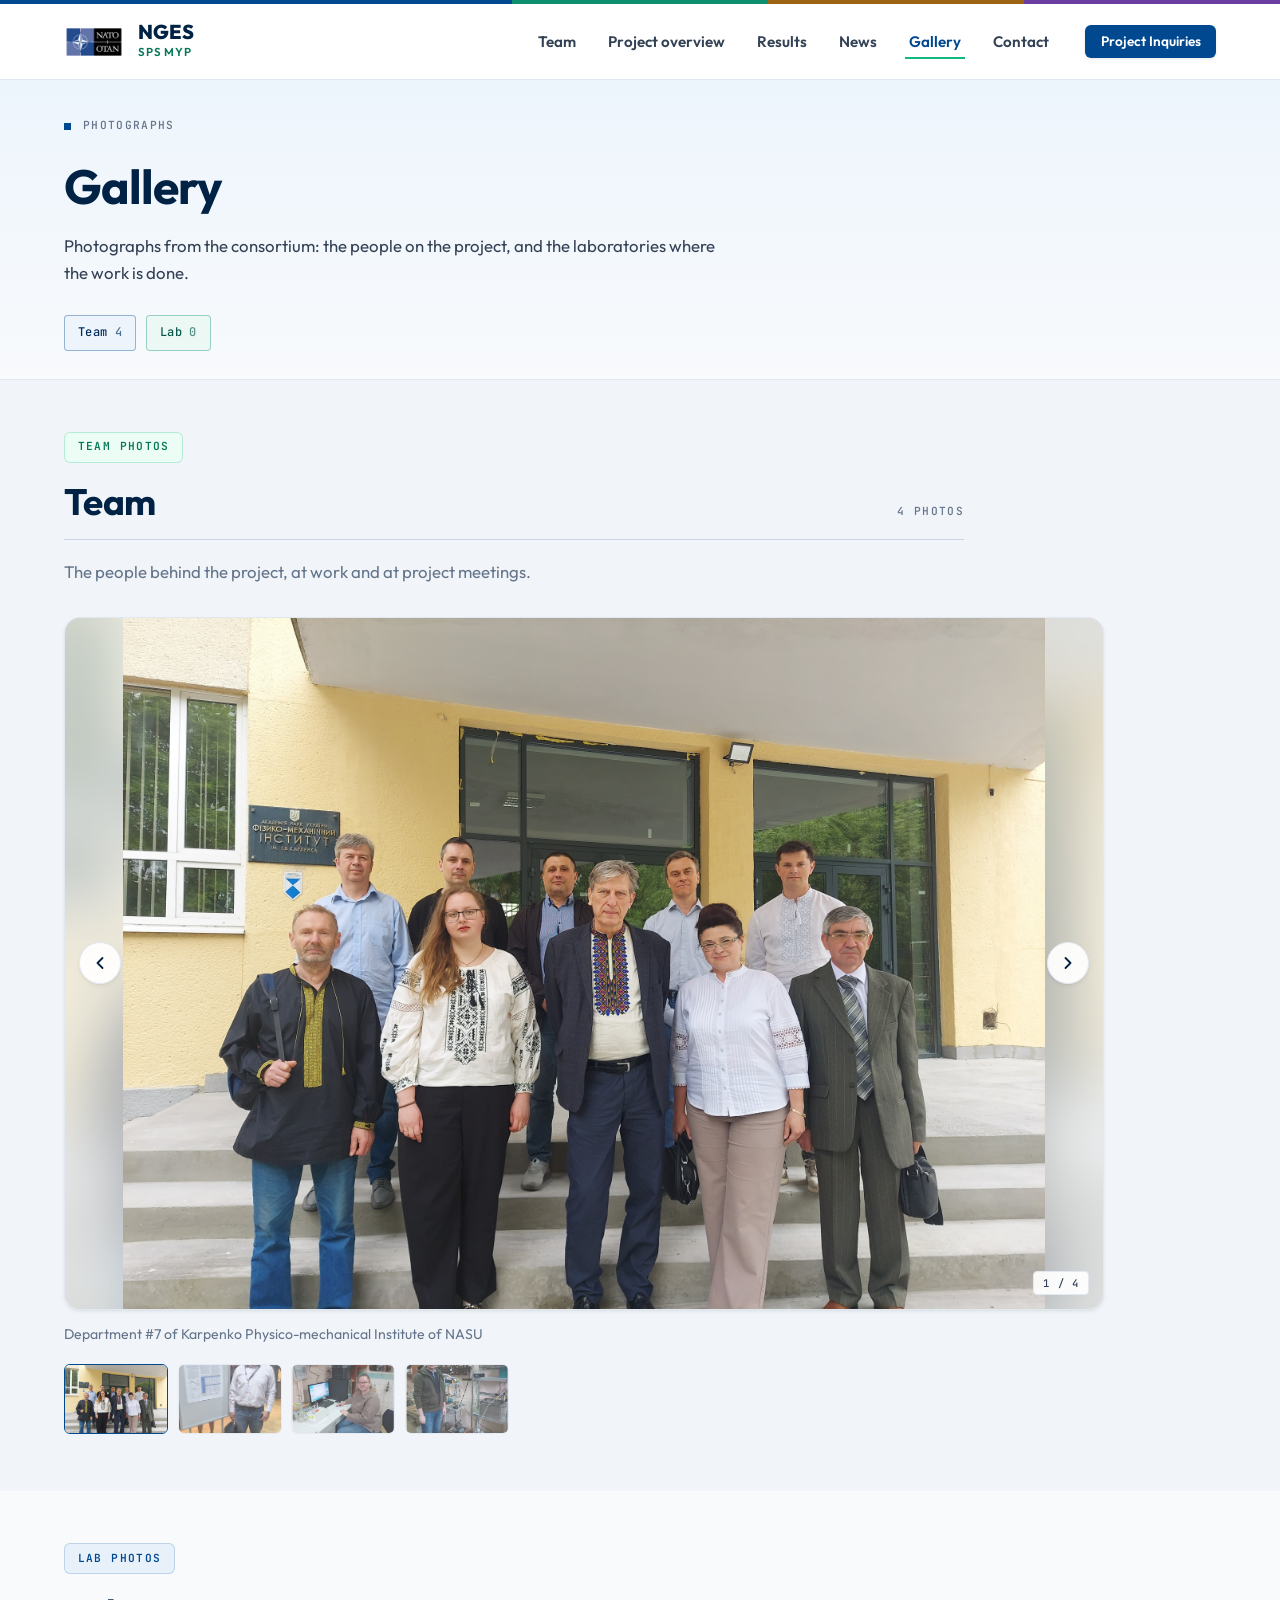
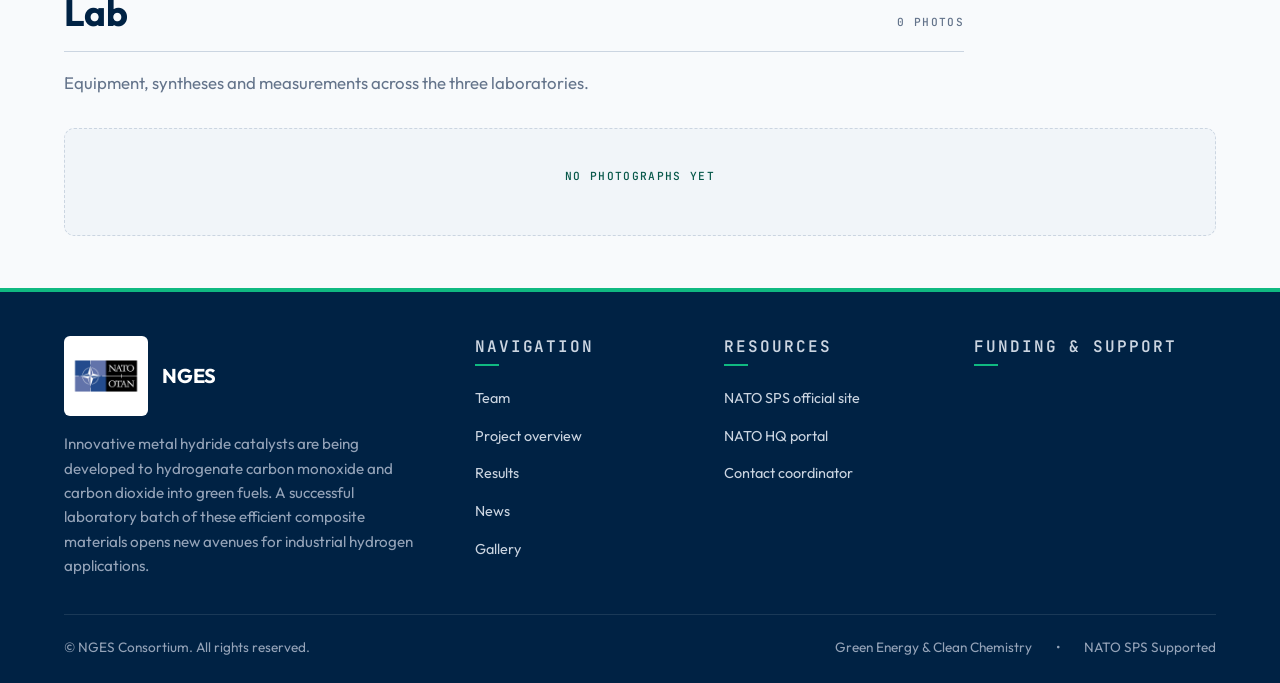
==== gallery.html @ 7d0baf92 "Add files via upload" ====
<!DOCTYPE html>
<html lang="en">

<head>
  <meta charset="UTF-8">
  <meta name="viewport" content="width=device-width, initial-scale=1.0">
  <meta name="description"
    content="Photographs of the NGES consortium team and the laboratories in Paris, Kyiv and Lviv.">
  <meta name="keywords"
    content="New Green Energy Solution, NGES, NATO SPS, metal hydrides, CO2 hydrogenation, carbon monoxide, green fuel, catalysis, hydrogen storage">
  <meta name="theme-color" content="#004990">
  <title>Gallery | NGES — NATO SPS Multi-Year Project</title>

  <!-- Google Fonts: Outfit (Headings), Inter (Body), JetBrains Mono (Labels) -->
  <link rel="preconnect" href="https://fonts.googleapis.com">
  <link rel="preconnect" href="https://fonts.gstatic.com" crossorigin>
  <link
    href="https://fonts.googleapis.com/css2?family=Inter:wght@400;500;600;700&family=Outfit:wght@600;700;800&family=JetBrains+Mono:wght@400;500;600&display=swap"
    rel="stylesheet">

    <!-- Core Stylesheets -->
  <link rel="stylesheet" href="css/variables.css">
  <link rel="stylesheet" href="css/style.css">
  <link rel="stylesheet" href="css/components.css">
</head>

<body>

  <!-- Four-hue accent strip (mockup signature) -->
  <div class="accent-strip" aria-hidden="true">
    <span style="flex: 2; background: var(--accent-blue);"></span>
    <span style="flex: 1; background: var(--accent-green);"></span>
    <span style="flex: 1; background: var(--accent-amber);"></span>
    <span style="flex: 1; background: var(--accent-violet);"></span>
  </div>

  <!-- Site Navigation Header -->
  <header class="site-header" id="header">
    <div class="container nav-container">
      <a href="index.html#overview" class="brand-logo" aria-label="NATO Scientific Project Homepage">
        <img src="assets/icons/nato-logo.png" alt="NATO Compass Emblem" width="60" height="60">
        <div class="brand-text-group">
          <span class="brand-acronym" id="header-acronym">NGES</span>
          <span class="brand-tagline" id="header-grant">SPS G-5892</span>
        </div>
      </a>

      <!-- Desktop Navigation Links -->
      <nav class="main-nav" id="main-nav" aria-label="Primary Navigation">
        <ul class="nav-links">
          <li><a href="index.html#team" class="nav-link">Team</a></li>
          <li><a href="index.html#about" class="nav-link">Project overview</a></li>
          <li><a href="results.html" class="nav-link">Results</a></li>
          <li><a href="news.html" class="nav-link">News</a></li>
          <li><a href="gallery.html" class="nav-link active">Gallery</a></li>
          <li><a href="index.html#contact" class="nav-link">Contact</a></li>
        </ul>
        <div class="nav-cta">
          <a href="index.html#contact" class="btn btn-sm btn-primary">Project Inquiries</a>
        </div>
      </nav>

      <!-- Mobile Menu Toggle Button -->
      <button class="mobile-nav-toggle" id="mobile-toggle" aria-label="Toggle navigation menu" aria-expanded="false"
        aria-controls="main-nav">
        <svg width="24" height="24" viewBox="0 0 24 24" fill="none" stroke="currentColor" stroke-width="2.5"
          stroke-linecap="round" stroke-linejoin="round">
          <line x1="3" y1="12" x2="21" y2="12"></line>
          <line x1="3" y1="6" x2="21" y2="6"></line>
          <line x1="3" y1="18" x2="21" y2="18"></line>
        </svg>
      </button>
    </div>
  </header>

  <main>
    <section class="page-head">
      <div class="container">
        <div class="eyebrow">
          <span class="eyebrow-mark"></span>
          <span class="mono-label">Photographs</span>
        </div>
        <h1 class="page-title">Gallery</h1>
        <p class="page-lead">
          Photographs from the consortium: the people on the project, and the laboratories where the work is done.
        </p>
        <nav class="gallery-jump" id="gallery-jump" aria-label="Gallery sections">
          <!-- Populated from js/data.js -->
        </nav>
      </div>
    </section>

    <div id="gallery-container">
      <!-- Populated from js/data.js -->
    </div>
  </main>

  <footer class="site-footer">
    <div class="container">
      <div class="footer-top">
        <div class="footer-brand">
          <div class="footer-brand-head">
            <img class="footer-logo" src="assets/icons/nato-logo.png" alt="NATO emblem" width="84">
            <h4 id="footer-acronym">NGES</h4>
          </div>
          <p id="footer-summary"></p>
        </div>

        <div class="footer-col">
          <h5 class="mono-label">Navigation</h5>
          <ul class="footer-links">
            <li><a href="index.html#team">Team</a></li>
            <li><a href="index.html#about">Project overview</a></li>
            <li><a href="results.html">Results</a></li>
            <li><a href="news.html">News</a></li>
            <li><a href="gallery.html">Gallery</a></li>
          </ul>
        </div>

        <div class="footer-col">
          <h5 class="mono-label">Resources</h5>
          <ul class="footer-links">
            <li><a href="https://www.nato.int/cps/en/natohq/78209.htm" target="_blank" rel="noopener noreferrer">NATO
                SPS official site</a></li>
            <li><a href="https://www.nato.int" target="_blank" rel="noopener noreferrer">NATO HQ portal</a></li>
            <li><a href="index.html#contact">Contact coordinator</a></li>
          </ul>
        </div>

        <div class="footer-col">
          <h5 class="mono-label">Funding &amp; support</h5>
          <div class="footer-disclaimer-card" id="footer-disclaimer"></div>
        </div>
      </div>

      <div class="footer-bottom">
        <div id="footer-copyright">© 2024-2027 NGES Consortium. All rights reserved.</div>
        <div class="footer-bottom-meta">
          <span>Green Energy &amp; Clean Chemistry</span>
          <span>•</span>
          <span>NATO SPS Supported</span>
        </div>
      </div>
    </div>
  </footer>

  <!-- Scripts: Data store loaded first, followed by controller -->
  <script src="js/data.js"></script>
  <script src="js/main.js"></script>
</body>

</html>
---- css/variables.css ----
:root {
  /* Official NATO Identity Colors */
  --nato-blue: #004990;
  --nato-navy: #002244;
  --nato-deep-navy: #00152a;
  --nato-light-blue: #e8f1fa;
  --nato-blue-hover: #003b75;
  --nato-border-glow: rgba(0, 73, 144, 0.18);

  /* Green Energy & Clean Chemistry Accents */
  --energy-green: #10b981;
  --energy-green-bright: #34d399;
  --energy-green-dark: #047857;
  --energy-green-tint: #ecfdf5;
  --energy-green-border: rgba(16, 185, 129, 0.25);
  --energy-teal: #0d9488;
  --energy-gradient: linear-gradient(135deg, #004990 0%, #0d9488 50%, #10b981 100%);
  --energy-accent-gradient: linear-gradient(135deg, #10b981 0%, #059669 100%);
  --nato-accent-gradient: linear-gradient(135deg, #002244 0%, #004990 100%);

  /* Neutral Light Theme Backgrounds & Surfaces */
  --bg-main: #f8fafc;
  --bg-surface: #ffffff;
  --bg-surface-elevated: #ffffff;
  --bg-surface-muted: #f1f5f9;
  --bg-surface-highlight: #f0fdf4;
  --bg-hero: linear-gradient(180deg, #edf5fc 0%, #f8fafc 100%);

  /* Text & Typography Colors */
  --text-primary: #0f172a;
  --text-secondary: #334155;
  --text-muted: #64748b;
  --text-on-dark: #ffffff;
  --text-on-energy: #ffffff;
  --text-link: #004990;
  --text-link-hover: #047857;

  /* Borders & Dividers */
  --border-light: #e2e8f0;
  --border-medium: #cbd5e1;
  --border-focus: #10b981;

  /* Elevation & Shadows */
  --shadow-xs: 0 1px 2px rgba(0, 34, 68, 0.05);
  --shadow-sm: 0 2px 4px rgba(0, 34, 68, 0.06), 0 1px 2px rgba(0, 0, 0, 0.04);
  --shadow-md: 0 6px 16px -2px rgba(0, 34, 68, 0.08), 0 2px 6px -1px rgba(0, 0, 0, 0.04);
  --shadow-lg: 0 14px 28px -4px rgba(0, 34, 68, 0.12), 0 4px 10px -2px rgba(0, 0, 0, 0.06);
  --shadow-green-glow: 0 8px 24px -4px rgba(16, 185, 129, 0.28);
  --shadow-blue-glow: 0 8px 24px -4px rgba(0, 73, 144, 0.22);

  /* Border Radii */
  --radius-sm: 6px;
  --radius-md: 10px;
  --radius-lg: 16px;
  --radius-xl: 24px;
  --radius-full: 9999px;

  /* Typography */
  --font-sans: 'Outfit', -apple-system, BlinkMacSystemFont, 'Segoe UI', Roboto, Helvetica, Arial, sans-serif;
  --font-mono: 'JetBrains Mono', ui-monospace, SFMono-Regular, Menlo, Monaco, Consolas, monospace;

  /* Transitions */
  --transition-fast: 150ms cubic-bezier(0.4, 0, 0.2, 1);
  --transition-normal: 250ms cubic-bezier(0.4, 0, 0.2, 1);
  --transition-smooth: 350ms cubic-bezier(0.16, 1, 0.3, 1);

  /* Layout Container */
  --max-width-container: 1200px;
  --header-height: 76px;
}

/* ------------------------------------------------------------------ *
 * Four-Hue Accent Scale (merged from the Project Card mockup)
 * Blue & green stay dominant for NATO SPS identity; amber and violet
 * are used sparingly to differentiate topics, teams and news items.
 * ------------------------------------------------------------------ */
:root {
  --accent-blue: #004990;
  --accent-blue-deep: #002d5c;
  --accent-blue-tint: #eef4fb;
  --accent-blue-border: rgba(0, 73, 144, 0.38);

  --accent-green: #0d8f6f;
  --accent-green-deep: #07584a;
  --accent-green-tint: #ebf8f4;
  --accent-green-border: rgba(13, 143, 111, 0.38);

  --accent-amber: #9a6414;
  --accent-amber-deep: #6b4409;
  --accent-amber-tint: #fdf5e8;
  --accent-amber-border: rgba(154, 100, 20, 0.34);

  --accent-violet: #6b3fa0;
  --accent-violet-deep: #47296c;
  --accent-violet-tint: #f5f0fb;
  --accent-violet-border: rgba(107, 63, 160, 0.32);

  /* Country fills for the consortium map (lighter than the accents, darker than tints) */
  --accent-blue-map: #b6cee6;
  --accent-green-map: #a6dbce;
  --accent-amber-map: #ebd5ad;
  --accent-violet-map: #d3c2e8;
  --map-canvas-bg: #eef2f7;

  /* Mono label system (mockup signature: uppercase, letter-spaced) */
  --label-size: 0.7rem;
  --label-tracking: 0.12em;

  /* Squarer surfaces for data-dense mockup blocks */
  --radius-tile: 4px;
}

/* Accent binding helper: any element with data-accent gets its hue set. */
[data-accent="blue"]   { --a: var(--accent-blue);   --a-deep: var(--accent-blue-deep);   --a-tint: var(--accent-blue-tint);   --a-border: var(--accent-blue-border); }
[data-accent="green"]  { --a: var(--accent-green);  --a-deep: var(--accent-green-deep);  --a-tint: var(--accent-green-tint);  --a-border: var(--accent-green-border); }
[data-accent="amber"]  { --a: var(--accent-amber);  --a-deep: var(--accent-amber-deep);  --a-tint: var(--accent-amber-tint);  --a-border: var(--accent-amber-border); }
[data-accent="violet"] { --a: var(--accent-violet); --a-deep: var(--accent-violet-deep); --a-tint: var(--accent-violet-tint); --a-border: var(--accent-violet-border); }
---- css/style.css ----
/* Global Reset & Base Styles */
*, *::before, *::after {
  box-sizing: border-box;
  margin: 0;
  padding: 0;
}

html {
  font-family: var(--font-sans);
  color: var(--text-primary);
  background-color: var(--bg-main);
  scroll-behavior: smooth;
  font-size: 16px;
  line-height: 1.6;
  -webkit-font-smoothing: antialiased;
  -moz-osx-font-smoothing: grayscale;
}

body {
  min-height: 100vh;
  display: flex;
  flex-direction: column;
  overflow-x: hidden;
  position: relative;
}

/* Typography */
h1, h2, h3, h4, h5, h6 {
  color: var(--nato-navy);
  font-weight: 700;
  line-height: 1.25;
  letter-spacing: -0.02em;
}

h1 { font-size: clamp(1.9rem, 4.2vw, 3.25rem); }
h2 { font-size: clamp(1.6rem, 3vw, 2.3rem); }
h3 { font-size: clamp(1.25rem, 2vw, 1.5rem); }
h4 { font-size: 1.15rem; }

p {
  color: var(--text-secondary);
  margin-bottom: 1rem;
}

p:last-child {
  margin-bottom: 0;
}

a {
  color: var(--text-link);
  text-decoration: none;
  transition: color var(--transition-fast);
}

a:hover {
  color: var(--text-link-hover);
}

img, svg {
  max-width: 100%;
  height: auto;
  display: block;
}

/* Layout Utilities */
.container {
  width: 100%;
  max-width: var(--max-width-container);
  margin-left: auto;
  margin-right: auto;
  padding-left: 1.5rem;
  padding-right: 1.5rem;
}

.section {
  padding: 3.25rem 0;
  position: relative;
}

/* Keep anchored sections clear of the sticky header */
main > section[id] {
  scroll-margin-top: calc(var(--header-height) + 1rem);
}

.section-alt {
  background-color: var(--bg-surface-muted);
}

.section-highlight {
  background: linear-gradient(180deg, #ffffff 0%, var(--bg-surface-highlight) 50%, #ffffff 100%);
}

.section-header {
  text-align: left;
  max-width: 900px;
  margin: 0 0 1.9rem 0;
}

.section-subtitle {
  display: inline-flex;
  align-items: center;
  gap: 0.5rem;
  font-family: var(--font-mono);
  font-size: var(--label-size);
  font-weight: 600;
  text-transform: uppercase;
  letter-spacing: var(--label-tracking);
  color: var(--energy-green-dark);
  background: var(--energy-green-tint);
  padding: 0.35rem 0.8rem;
  border-radius: var(--radius-sm);
  margin-bottom: 1rem;
  border: 1px solid var(--energy-green-border);
}

.section-subtitle.nato-style {
  color: var(--nato-blue);
  background: var(--nato-light-blue);
  border-color: var(--nato-border-glow);
}

/* Title sits on a hairline rule with a mono meta note pushed right */
.section-title-row {
  display: flex;
  align-items: baseline;
  gap: 1rem;
  flex-wrap: wrap;
  padding-bottom: 0.9rem;
  border-bottom: 1px solid var(--border-medium);
  margin-bottom: 1.1rem;
}

.section-title {
  margin: 0;
  position: relative;
}

.section-meta {
  margin-left: auto;
  color: var(--text-muted);
  white-space: nowrap;
}

.section-description {
  font-size: 1.05rem;
  color: var(--text-muted);
  line-height: 1.7;
  max-width: 62ch;
}

/* Heading for a block inside a section (e.g. Research Topics under Project Overview) */
.subsection-head {
  display: flex;
  align-items: baseline;
  gap: 1rem;
  flex-wrap: wrap;
  margin-top: 2.5rem;
  padding-bottom: 0.7rem;
  border-bottom: 1px solid var(--border-light);
}

.subsection-title {
  margin: 0;
  font-size: clamp(1.2rem, 2vw, 1.5rem);
  color: var(--nato-navy);
}

.subsection-meta {
  margin-left: auto;
  color: var(--text-muted);
}

.subsection-lead {
  margin: 0.9rem 0 1.5rem;
}

/* Mono label system (mockup signature) */
.mono-label {
  font-family: var(--font-mono);
  font-size: var(--label-size);
  font-weight: 500;
  text-transform: uppercase;
  letter-spacing: var(--label-tracking);
  line-height: 1.4;
}

.mono-link {
  display: inline-block;
  font-family: var(--font-mono);
  font-size: 0.78rem;
  font-weight: 600;
  letter-spacing: 0.04em;
  color: var(--nato-blue);
  margin-top: 1.75rem;
}

.mono-link:hover {
  color: var(--energy-green-dark);
}

/* Four-hue accent strip across the very top of the page */
.accent-strip {
  display: flex;
  height: 4px;
}

.accent-strip span {
  display: block;
}

/* Header & Navigation */
.site-header {
  position: sticky;
  top: 0;
  z-index: 1000;
  background: rgba(255, 255, 255, 0.92);
  backdrop-filter: blur(14px);
  -webkit-backdrop-filter: blur(14px);
  border-bottom: 1px solid var(--border-light);
  height: var(--header-height);
  transition: box-shadow var(--transition-normal);
}

.site-header.scrolled {
  box-shadow: var(--shadow-sm);
}

.nav-container {
  display: flex;
  align-items: center;
  justify-content: space-between;
  height: 100%;
}

.brand-logo {
  display: flex;
  align-items: center;
  gap: 0.9rem;
  font-weight: 800;
  color: var(--nato-navy);
  text-decoration: none;
}

.brand-icon-wrapper {
  width: 44px;
  height: 44px;
  border-radius: var(--radius-md);
  background: var(--nato-accent-gradient);
  display: flex;
  align-items: center;
  justify-content: center;
  color: #ffffff;
  box-shadow: var(--shadow-sm);
  position: relative;
  overflow: hidden;
}

.brand-icon-wrapper::after {
  content: '';
  position: absolute;
  bottom: 0;
  left: 0;
  right: 0;
  height: 4px;
  background: var(--energy-green);
}

.brand-text-group {
  display: flex;
  flex-direction: column;
}

.brand-acronym {
  font-size: 1.25rem;
  line-height: 1.1;
  font-weight: 800;
  letter-spacing: -0.01em;
  color: var(--nato-navy);
}

.brand-tagline {
  font-size: 0.72rem;
  font-weight: 600;
  color: var(--energy-green-dark);
  text-transform: uppercase;
  letter-spacing: 0.06em;
}

.main-nav {
  display: flex;
  align-items: center;
  gap: 2rem;
}

.nav-links {
  display: flex;
  list-style: none;
  align-items: center;
  gap: 1.5rem;
}

.nav-link {
  font-weight: 600;
  font-size: 0.95rem;
  color: var(--text-secondary);
  padding: 0.5rem 0.25rem;
  position: relative;
  transition: color var(--transition-fast);
}

.nav-link:hover,
.nav-link.active {
  color: var(--nato-blue);
}

.nav-link::after {
  content: '';
  position: absolute;
  bottom: 0;
  left: 0;
  width: 0;
  height: 2px;
  background: var(--energy-green);
  transition: width var(--transition-fast);
}

.nav-link:hover::after,
.nav-link.active::after {
  width: 100%;
}

.nav-cta {
  display: flex;
  align-items: center;
  gap: 0.75rem;
}

/* Mobile Toggle */
.mobile-nav-toggle {
  display: none;
  background: none;
  border: none;
  color: var(--nato-navy);
  font-size: 1.5rem;
  cursor: pointer;
  padding: 0.5rem;
}

/* Hero Section / Project Card */
.hero-section {
  padding: 3rem 0 3.25rem 0;
  background: var(--bg-hero);
  position: relative;
  overflow: hidden;
  border-bottom: 1px solid var(--border-light);
}

/* Faint engineering grid, fading into the page background (from mockup) */
.hero-backdrop-pattern {
  position: absolute;
  inset: 0;
  pointer-events: none;
  background-image:
    linear-gradient(rgba(0, 34, 68, 0.055) 1px, transparent 1px),
    linear-gradient(90deg, rgba(0, 34, 68, 0.055) 1px, transparent 1px);
  background-size: 68px 68px, 68px 68px;
  background-position: center top;
  -webkit-mask-image: linear-gradient(180deg, #000 0%, rgba(0, 0, 0, 0.25) 78%, transparent 100%);
  mask-image: linear-gradient(180deg, #000 0%, rgba(0, 0, 0, 0.25) 78%, transparent 100%);
}

.hero-inner {
  position: relative;
  z-index: 1;
}

/* Mono eyebrow with a square marker */
.eyebrow {
  display: flex;
  align-items: center;
  gap: 0.75rem;
  margin-bottom: 1.35rem;
  color: var(--text-muted);
}

.eyebrow-mark {
  width: 7px;
  height: 7px;
  background: var(--nato-blue);
  flex-shrink: 0;
}

/* Hero splits into copy + consortium map above 992px */
.hero-main {
  display: grid;
  grid-template-columns: minmax(0, 1.55fr) minmax(262px, 0.85fr);
  gap: 2.75rem;
  align-items: start;
}

.hero-content {
  min-width: 0;
}

.hero-title {
  margin-bottom: 1.4rem;
  max-width: 17em;
  line-height: 1.1;
}

.hero-title .gradient-text {
  background: var(--energy-gradient);
  -webkit-background-clip: text;
  background-clip: text;
  -webkit-text-fill-color: transparent;
  display: inline-block;
}

.hero-lead {
  font-size: clamp(1.02rem, 1.4vw, 1.18rem);
  line-height: 1.65;
  color: var(--text-secondary);
  max-width: 48em;
  margin-bottom: 1.6rem;
}

.hero-actions {
  display: flex;
  flex-wrap: wrap;
  align-items: center;
  gap: 1rem;
  margin-bottom: 0;
}

/* Metric tiles — square surfaces with a coloured cap rule */
/* All metric tiles on one row, however many there are */
.stat-grid {
  display: grid;
  grid-auto-flow: column;
  grid-auto-columns: minmax(0, 1fr);
  gap: 0.9rem;
  margin-top: 1.9rem;
}

.stat-tile {
  background: var(--bg-surface);
  border: 1px solid var(--border-light);
  border-top: 3px solid var(--a, var(--nato-blue));
  border-radius: var(--radius-tile);
  padding: 1.25rem 1.35rem;
  min-width: 0;
  display: flex;
  flex-direction: column;
  box-shadow: var(--shadow-xs);
  transition: box-shadow var(--transition-normal), transform var(--transition-normal);
}

.stat-tile:hover {
  box-shadow: var(--shadow-md);
  transform: translateY(-2px);
}

.stat-tile .stat-label {
  display: block;
  color: var(--a-deep, var(--nato-navy));
  opacity: 0.85;
  margin-bottom: 0.65rem;
}

.stat-tile .stat-value {
  font-family: var(--font-sans);
  font-weight: 700;
  font-size: clamp(1.15rem, 1.6vw, 1.55rem);
  line-height: 1.1;
  margin-top: auto;
  letter-spacing: -0.01em;
  color: var(--a-deep, var(--nato-navy));
  white-space: nowrap;
}

/* Partner-nation chips */
.chip-row {
  display: flex;
  flex-wrap: wrap;
  gap: 0.6rem;
  margin-top: 1.6rem;
}

.chip {
  display: inline-flex;
  align-items: center;
  gap: 0.45rem;
  font-family: var(--font-mono);
  font-size: 0.76rem;
  font-weight: 500;
  letter-spacing: 0.02em;
  padding: 0.45rem 0.75rem;
  border-radius: var(--radius-tile);
  border: 1px solid var(--a-border, var(--border-medium));
  background: var(--a-tint, var(--bg-surface-muted));
  color: var(--a-deep, var(--text-secondary));
}

.chip .chip-flag {
  font-size: 0.95rem;
  line-height: 1;
}

/* Footer */
.site-footer {
  background: var(--nato-navy);
  color: #ffffff;
  padding: 2.75rem 0 1.5rem 0;
  margin-top: auto;
  border-top: 4px solid var(--energy-green);
}

.footer-top {
  display: grid;
  grid-template-columns: 1.8fr 1fr 1fr 1.2fr;
  gap: 3rem;
  margin-bottom: 2.25rem;
}

.footer-brand {
  display: flex;
  flex-direction: column;
  gap: 1rem;
}

.footer-brand h4 {
  color: #ffffff;
  font-size: 1.25rem;
}

.footer-brand p {
  color: #94a3b8;
  font-size: 0.95rem;
  line-height: 1.6;
}

.footer-col h5 {
  color: #ffffff;
  font-size: 1rem;
  margin-bottom: 1.2rem;
  position: relative;
  padding-bottom: 0.5rem;
}

.footer-col h5::after {
  content: '';
  position: absolute;
  bottom: 0;
  left: 0;
  width: 24px;
  height: 2px;
  background: var(--energy-green);
}

.footer-links {
  list-style: none;
  display: flex;
  flex-direction: column;
  gap: 0.75rem;
}

.footer-links a {
  color: #cbd5e1;
  font-size: 0.9rem;
  transition: color var(--transition-fast);
}

.footer-links a:hover {
  color: var(--energy-green-bright);
}

.footer-disclaimer-card {
  background: rgba(255, 255, 255, 0.05);
  border: 1px solid rgba(255, 255, 255, 0.1);
  border-radius: var(--radius-md);
  padding: 1rem;
  font-size: 0.82rem;
  color: #94a3b8;
  line-height: 1.5;
}

.footer-bottom {
  padding-top: 1.35rem;
  border-top: 1px solid rgba(255, 255, 255, 0.1);
  display: flex;
  align-items: center;
  justify-content: space-between;
  font-size: 0.85rem;
  color: #94a3b8;
}

/* ---------- Sub-page header (news.html, gallery.html) ---------- */
.page-head {
  position: relative;
  padding: 2.4rem 0 1.75rem;
  background: var(--bg-hero);
  border-bottom: 1px solid var(--border-light);
}

.page-title {
  margin: 0 0 1rem;
  font-size: clamp(2rem, 4vw, 3rem);
}

.page-lead {
  font-size: 1.05rem;
  line-height: 1.65;
  color: var(--text-secondary);
  max-width: 60ch;
}

/* Chips linking to the sections further down the page */
.gallery-jump {
  display: flex;
  flex-wrap: wrap;
  gap: 0.6rem;
  margin-top: 1.75rem;
}

.gallery-jump a {
  display: inline-flex;
  align-items: center;
  gap: 0.45rem;
  font-family: var(--font-mono);
  font-size: 0.75rem;
  font-weight: 500;
  letter-spacing: 0.04em;
  padding: 0.45rem 0.8rem;
  border-radius: var(--radius-tile);
  border: 1px solid var(--a-border, var(--border-medium));
  background: var(--a-tint, var(--bg-surface));
  color: var(--a-deep, var(--text-secondary));
}

.gallery-jump a:hover {
  border-color: var(--a, var(--nato-blue));
  color: var(--a-deep, var(--nato-blue));
}

.gallery-jump .jump-count {
  opacity: 0.65;
}

/* SPS logo slot in the header (placeholder until official artwork arrives) */
.sps-logo-slot {
  display: flex;
  align-items: center;
  gap: 0.6rem;
  padding: 0.35rem 0.6rem;
  border: 1px solid var(--border-light);
  border-radius: var(--radius-tile);
  background: var(--bg-surface);
  color: var(--text-muted);
  flex-shrink: 0;
}

.sps-logo-slot .mono-label {
  font-size: 0.58rem;
  letter-spacing: 0.06em;
}

.sps-logo-swatch {
  width: 28px;
  height: 28px;
  display: block;
  background: repeating-linear-gradient(135deg, var(--bg-surface-muted) 0 6px, #ffffff 6px 12px);
  border: 1px solid var(--border-light);
}

/* Footer refinements */
.footer-brand-head {
  display: flex;
  align-items: center;
  gap: 0.9rem;
}

.footer-logo {
  background: #ffffff;
  border-radius: var(--radius-sm);
  padding: 0.4rem 0.5rem;
}

.footer-brand-head h4 {
  margin: 0;
}

.footer-col h5.mono-label {
  font-weight: 600;
  color: #cbd5e1;
}

.footer-bottom-meta {
  display: flex;
  gap: 1.5rem;
}

/* Responsive Media Queries */
@media (max-width: 1180px) {
  .nav-links {
    gap: 1.1rem;
  }
  .nav-link {
    font-size: 0.88rem;
  }
  .sps-logo-slot {
    display: none;
  }
}

@media (max-width: 1040px) {
  .nav-cta {
    display: none;
  }
}

@media (max-width: 992px) {
  .hero-main {
    grid-template-columns: minmax(0, 1fr);
    gap: 2rem;
  }
  .footer-top {
    grid-template-columns: 1fr 1fr;
    gap: 2.5rem;
  }
}

@media (max-width: 768px) {
  .section {
    padding: 2.5rem 0;
  }
  .stat-grid {
    grid-auto-flow: row;
    grid-template-columns: repeat(auto-fit, minmax(140px, 1fr));
    gap: 0.75rem;
    margin-top: 2rem;
  }
  .stat-tile .stat-value {
    font-size: 1.35rem;
  }
  .mobile-nav-toggle {
    display: block;
  }
  .main-nav {
    position: fixed;
    top: calc(var(--header-height) + 4px);
    left: 0;
    right: 0;
    background: #ffffff;
    flex-direction: column;
    align-items: stretch;
    padding: 2rem 1.5rem;
    box-shadow: var(--shadow-lg);
    border-bottom: 2px solid var(--nato-blue);
    transform: translateY(-150%);
    opacity: 0;
    pointer-events: none;
    transition: all var(--transition-normal);
  }
  .main-nav.open {
    transform: translateY(0);
    opacity: 1;
    pointer-events: auto;
  }
  .nav-links {
    flex-direction: column;
    align-items: flex-start;
    gap: 1.25rem;
    width: 100%;
  }
  .nav-link {
    width: 100%;
    font-size: 1.05rem;
  }
  .nav-cta {
    display: flex;
    margin-top: 1.5rem;
    width: 100%;
  }
  .nav-cta a {
    width: 100%;
    text-align: center;
    justify-content: center;
  }
  .hero-section {
    padding: 3rem 0 3.5rem 0;
  }
  .section-meta {
    margin-left: 0;
    width: 100%;
  }
  .footer-top {
    grid-template-columns: 1fr;
    gap: 2rem;
  }
  .footer-bottom {
    flex-direction: column;
    gap: 1rem;
    text-align: center;
  }
  .footer-bottom-meta {
    justify-content: center;
    flex-wrap: wrap;
  }
}
---- css/components.css ----
/* ==================================================================
   Components
   Mockup structure (tiles, mono labels, hairline rules, accent caps)
   rendered in the NATO SPS visual identity (blue/green, soft cards).
   ================================================================== */

/* ---------- Buttons ---------- */
.btn {
  display: inline-flex;
  align-items: center;
  justify-content: center;
  gap: 0.6rem;
  padding: 0.75rem 1.5rem;
  border-radius: var(--radius-md);
  font-weight: 600;
  font-size: 0.95rem;
  cursor: pointer;
  transition: all var(--transition-normal);
  border: 1px solid transparent;
  line-height: 1.2;
  text-decoration: none;
}

.btn-primary {
  background: var(--nato-blue);
  color: #ffffff;
  box-shadow: var(--shadow-sm);
}

.btn-primary:hover {
  background: var(--nato-blue-hover);
  color: #ffffff;
  box-shadow: var(--shadow-blue-glow);
  transform: translateY(-2px);
}

.btn-energy {
  background: var(--energy-green);
  color: #ffffff;
  box-shadow: var(--shadow-sm);
}

.btn-energy:hover {
  background: var(--energy-green-dark);
  color: #ffffff;
  box-shadow: var(--shadow-green-glow);
  transform: translateY(-2px);
}

.btn-outline {
  background: transparent;
  border-color: var(--nato-blue);
  color: var(--nato-blue);
}

.btn-outline:hover {
  background: var(--nato-light-blue);
  color: var(--nato-blue);
  transform: translateY(-2px);
}

.btn-sm {
  padding: 0.45rem 0.9rem;
  font-size: 0.85rem;
  border-radius: var(--radius-sm);
}

/* ---------- Badges & tags ---------- */
.badge {
  display: inline-flex;
  align-items: center;
  gap: 0.35rem;
  padding: 0.25rem 0.7rem;
  border-radius: var(--radius-full);
  font-size: 0.75rem;
  font-weight: 700;
  text-transform: uppercase;
  letter-spacing: 0.05em;
}

.badge-nato {
  background: var(--nato-light-blue);
  color: var(--nato-blue);
  border: 1px solid var(--nato-border-glow);
}

.badge-energy {
  background: var(--energy-green-tint);
  color: var(--energy-green-dark);
  border: 1px solid var(--energy-green-border);
}

.badge-neutral {
  background: var(--bg-surface-muted);
  color: var(--text-secondary);
  border: 1px solid var(--border-light);
}

/* Square mono tag, tinted by the nearest [data-accent] ancestor */
.tag {
  display: inline-flex;
  align-items: center;
  font-family: var(--font-mono);
  font-size: 0.68rem;
  font-weight: 600;
  text-transform: uppercase;
  letter-spacing: 0.08em;
  padding: 0.28rem 0.55rem;
  border-radius: var(--radius-tile);
  background: var(--a-tint, var(--bg-surface-muted));
  color: var(--a-deep, var(--text-secondary));
}

.tag-solid {
  background: var(--a, var(--nato-blue));
  color: #ffffff;
}

/* ---------- Base card ---------- */
.card {
  background: var(--bg-surface);
  border: 1px solid var(--border-light);
  border-radius: var(--radius-lg);
  padding: 1.75rem;
  box-shadow: var(--shadow-xs);
  transition: all var(--transition-normal);
  position: relative;
}

.card:hover {
  box-shadow: var(--shadow-md);
  border-color: var(--border-medium);
  transform: translateY(-3px);
}

/* ---------- About: objectives + scientific scope panel ---------- */
.about-grid {
  display: grid;
  grid-template-columns: 1.15fr 0.85fr;
  gap: 2rem;
  align-items: start;
}

.about-points {
  display: flex;
  flex-direction: column;
  gap: 1rem;
}

.about-point {
  display: flex;
  gap: 1.15rem;
  align-items: flex-start;
}

.about-point-index {
  width: 42px;
  height: 42px;
  flex-shrink: 0;
  border-radius: var(--radius-tile);
  background: var(--energy-green-tint);
  border: 1px solid var(--energy-green-border);
  color: var(--energy-green-dark);
  display: flex;
  align-items: center;
  justify-content: center;
  font-family: var(--font-mono);
  font-weight: 600;
  font-size: 0.85rem;
}

.about-point h4 {
  margin-bottom: 0.35rem;
  color: var(--nato-navy);
}

.about-point p {
  color: var(--text-muted);
  font-size: 0.93rem;
}

/* Scientific scope card (carried over from the original hero visual) */
.scope-card {
  background: var(--bg-surface);
  border: 1px solid var(--border-light);
  border-radius: var(--radius-lg);
  padding: 1.75rem;
  box-shadow: var(--shadow-md);
  position: relative;
  overflow: hidden;
}

.scope-card::before {
  content: '';
  position: absolute;
  top: 0;
  left: 0;
  right: 0;
  height: 4px;
  background: var(--energy-gradient);
}

.scope-head {
  display: flex;
  align-items: center;
  justify-content: space-between;
  gap: 1rem;
  margin-bottom: 1.35rem;
}

.scope-head h4 {
  color: var(--nato-navy);
  font-size: 1.05rem;
  margin-bottom: 0.15rem;
}

.scope-head .scope-sub {
  font-family: var(--font-mono);
  font-size: 0.7rem;
  text-transform: uppercase;
  letter-spacing: 0.08em;
  color: var(--energy-green-dark);
}

.scope-flow {
  background: var(--bg-surface-muted);
  border: 1px dashed var(--border-medium);
  border-radius: var(--radius-tile);
  padding: 1.25rem;
  margin-bottom: 1.35rem;
}

.scope-flow-title {
  color: var(--text-muted);
  margin-bottom: 0.9rem;
}

.scope-flow-steps {
  display: flex;
  align-items: stretch;
  gap: 0.4rem;
  text-align: center;
}

.scope-step {
  flex: 1;
  background: #ffffff;
  border: 1px solid var(--border-light);
  border-radius: var(--radius-tile);
  padding: 0.6rem 0.5rem;
  box-shadow: var(--shadow-xs);
}

.scope-step.is-highlight {
  flex: 1.25;
  background: var(--energy-green-tint);
  border-color: var(--energy-green-border);
  box-shadow: none;
}

.scope-step-title {
  font-size: 0.75rem;
  font-weight: 700;
  color: var(--nato-blue);
  line-height: 1.3;
}

.scope-step.is-highlight .scope-step-title {
  color: var(--energy-green-dark);
}

.scope-step-caption {
  font-size: 0.68rem;
  color: var(--text-muted);
  margin-top: 0.15rem;
}

.scope-step.is-highlight .scope-step-caption {
  color: var(--energy-green-dark);
}

.scope-arrow {
  align-self: center;
  color: var(--energy-green);
  font-weight: 800;
}

.scope-claims {
  list-style: none;
  display: flex;
  flex-direction: column;
  gap: 0.7rem;
  font-size: 0.87rem;
  color: var(--text-secondary);
}

.scope-claims li {
  display: flex;
  align-items: flex-start;
  gap: 0.6rem;
  line-height: 1.5;
}

.scope-claims li::before {
  content: '✓';
  color: var(--energy-green);
  font-weight: 700;
  flex-shrink: 0;
}

/* ---------- Consortium map ---------- */
.map-card {
  background: var(--bg-surface);
  border: 1px solid var(--border-light);
  border-radius: var(--radius-lg);
  box-shadow: var(--shadow-sm);
  overflow: hidden;
}

.map-head {
  display: flex;
  align-items: baseline;
  justify-content: space-between;
  gap: 0.75rem;
  padding: 0.85rem 1rem 0.7rem;
  color: var(--text-muted);
}

.map-count {
  color: var(--nato-blue);
  font-weight: 600;
}

.map-canvas {
  height: 200px;
  border-top: 1px solid var(--border-light);
  border-bottom: 1px solid var(--border-light);
  background: var(--map-canvas-bg);
}

.map-canvas svg {
  display: block;
  width: 100%;
  height: 100%;
}

.map-canvas .map-label {
  font-family: var(--font-mono);
  font-size: 9.5px;
  font-weight: 500;
  letter-spacing: 0.04em;
  fill: var(--text-primary);
  paint-order: stroke;
  stroke: rgba(255, 255, 255, 0.85);
  stroke-width: 2.5px;
  stroke-linejoin: round;
}

/* Marker ping, disabled for reduced-motion users */
.map-canvas .map-pulse {
  transform-box: fill-box;
  transform-origin: center;
  animation: map-ping 3.2s ease-out infinite;
}

@keyframes map-ping {
  0% {
    transform: scale(1);
    opacity: 0.55;
  }

  70% {
    transform: scale(3.6);
    opacity: 0;
  }

  100% {
    opacity: 0;
  }
}

@media (prefers-reduced-motion: reduce) {
  .map-canvas .map-pulse {
    animation: none;
    opacity: 0;
  }
}

/* Shown instead of the map when the geodata cannot be loaded */
.map-fallback {
  height: 100%;
  display: flex;
  align-items: center;
  justify-content: center;
  padding: 1.25rem;
  text-align: center;
  color: var(--text-muted);
}

.map-legend {
  display: grid;
  grid-template-columns: repeat(auto-fit, minmax(118px, 1fr));
  gap: 0.5rem 0.75rem;
  padding: 0.8rem 1rem 0.95rem;
}

.map-legend-item {
  display: flex;
  align-items: center;
  gap: 0.45rem;
  font-family: var(--font-mono);
  font-size: 0.72rem;
  color: var(--text-secondary);
  white-space: nowrap;
}

.map-legend-swatch {
  width: 8px;
  height: 8px;
  flex: none;
  background: var(--a, var(--nato-blue));
}

/* ---------- Research topics ---------- */
.topic-grid {
  display: grid;
  grid-template-columns: repeat(auto-fit, minmax(248px, 1fr));
  gap: 1.25rem;
}

.topic-card {
  display: flex;
  flex-direction: column;
  background: var(--bg-surface);
  border: 1px solid var(--border-light);
  border-radius: var(--radius-lg);
  padding: 1.6rem 1.6rem 1.35rem;
  box-shadow: var(--shadow-xs);
  transition: all var(--transition-normal);
}

.topic-card:hover {
  box-shadow: var(--shadow-md);
  border-color: var(--a-border, var(--border-medium));
  transform: translateY(-3px);
}

/* Chip + rule headline, straight from the mockup */
.topic-rule {
  display: flex;
  align-items: center;
  gap: 0.65rem;
  margin-bottom: 1rem;
}

.topic-rule .rule-line {
  flex: 1;
  height: 2px;
  background: var(--a, var(--nato-blue));
  opacity: 0.45;
}

.topic-card h3 {
  font-size: 1.15rem;
  line-height: 1.35;
  margin-bottom: 0.6rem;
}

.topic-card p {
  font-size: 0.92rem;
  color: var(--text-muted);
  line-height: 1.65;
  margin-bottom: 1.25rem;
  flex-grow: 1;
}

.topic-meta {
  border-top: 1px solid var(--border-light);
  padding-top: 0.9rem;
  display: flex;
  flex-direction: column;
  gap: 0.5rem;
}

.topic-meta-row {
  display: flex;
  gap: 0.75rem;
  align-items: baseline;
  font-size: 0.8rem;
  flex-wrap: wrap;
}

.topic-meta-key {
  color: var(--text-muted);
  flex-shrink: 0;
  min-width: 5.5rem;
}

.topic-meta-val {
  color: var(--nato-navy);
  font-weight: 600;
  text-align: right;
  margin-left: auto;
}

.topic-meta-val.is-accent {
  color: var(--energy-green-dark);
  font-weight: 600;
}

/* ---------- Team ---------- */
.team-group {
  margin-bottom: 2.25rem;
}

.team-group:last-child {
  margin-bottom: 0;
}

.team-head {
  display: flex;
  align-items: baseline;
  gap: 0.9rem;
  flex-wrap: wrap;
  padding-bottom: 0.85rem;
  margin-bottom: 1.75rem;
  border-bottom: 1px solid var(--border-medium);
}

.team-institution {
  font-size: 1.1rem;
  font-weight: 700;
  color: var(--nato-navy);
}

.team-name {
  font-size: 0.88rem;
  color: var(--text-muted);
}

.team-institution .flag {
  font-size: 1rem;
}

.team-wps {
  display: inline-flex;
  gap: 0.35rem;
  flex-wrap: wrap;
}

.member-grid {
  display: grid;
  grid-template-columns: repeat(auto-fit, minmax(255px, 1fr));
  gap: 1.35rem 1.6rem;
}

/* Compact member card: circular avatar beside the details */
.member {
  display: flex;
  align-items: flex-start;
  gap: 0.9rem;
  min-width: 0;
}

.member-avatar {
  width: 54px;
  height: 54px;
  flex: none;
  border-radius: var(--radius-full);
  background: linear-gradient(135deg, var(--a-deep, var(--nato-navy)) 0%, var(--a, var(--nato-blue)) 100%);
  color: #ffffff;
  display: flex;
  align-items: center;
  justify-content: center;
  font-family: var(--font-sans);
  font-size: 0.95rem;
  font-weight: 800;
  letter-spacing: 0.02em;
  overflow: hidden;
  box-shadow: var(--shadow-sm);
  transition: transform var(--transition-normal);
}

.member:hover .member-avatar {
  transform: translateY(-2px);
}

.member-avatar.has-photo {
  background: var(--bg-surface-muted);
}

.member-avatar img {
  width: 100%;
  height: 100%;
  object-fit: cover;
}

.member-body {
  min-width: 0;
}

.member-name {
  font-size: 0.95rem;
  font-weight: 700;
  color: var(--nato-navy);
  line-height: 1.35;
  margin-bottom: 0.25rem;
}

.member-role {
  display: flex;
  align-items: center;
  flex-wrap: wrap;
  gap: 0.4rem;
  font-size: 0.8rem;
  font-weight: 600;
  color: var(--a-deep, var(--energy-green-dark));
  line-height: 1.4;
  margin-bottom: 0.35rem;
}

.member-time {
  font-size: 0.62rem;
  font-weight: 600;
  padding: 0.15rem 0.35rem;
  border-radius: var(--radius-tile);
  background: var(--a-tint, var(--bg-surface-muted));
  color: var(--a-deep, var(--text-secondary));
}

.member-task {
  font-size: 0.8rem;
  line-height: 1.55;
  color: var(--text-muted);
}

/* ---------- Key results ---------- */
.result-grid {
  display: grid;
  grid-template-columns: repeat(auto-fit, minmax(235px, 1fr));
  gap: 1rem;
  margin-bottom: 1.5rem;
}

.result-tile {
  background: var(--bg-surface);
  border: 1px solid var(--border-light);
  border-top: 3px solid var(--a, var(--nato-blue));
  border-radius: var(--radius-tile);
  padding: 1.5rem 1.4rem 1.35rem;
  box-shadow: var(--shadow-xs);
  transition: all var(--transition-normal);
}

.result-tile:hover {
  box-shadow: var(--shadow-md);
  transform: translateY(-3px);
}

.result-figure {
  display: flex;
  align-items: baseline;
  gap: 0.35rem;
  margin-bottom: 0.75rem;
}

.result-value {
  font-family: var(--font-sans);
  font-size: 2.6rem;
  font-weight: 800;
  line-height: 1;
  letter-spacing: -0.03em;
  color: var(--a-deep, var(--nato-navy));
}

.result-unit {
  font-family: var(--font-mono);
  font-size: 0.85rem;
  font-weight: 500;
  color: var(--a, var(--nato-blue));
}

.result-label {
  font-size: 0.95rem;
  font-weight: 700;
  color: var(--nato-navy);
  margin-bottom: 0.45rem;
}

.result-tile p {
  font-size: 0.85rem;
  line-height: 1.6;
  color: var(--text-muted);
}

.result-lists {
  display: grid;
  grid-template-columns: repeat(auto-fit, minmax(275px, 1fr));
  gap: 1rem;
}

.result-list-card {
  background: var(--bg-surface);
  border: 1px solid var(--border-light);
  border-radius: var(--radius-tile);
  padding: 1.5rem 1.4rem;
}

.result-list-card .mono-label {
  display: block;
  color: var(--text-muted);
  margin-bottom: 0.9rem;
  padding-bottom: 0.65rem;
  border-bottom: 1px solid var(--border-light);
}

.result-list-card ul {
  margin: 0;
  padding-left: 1.1rem;
  font-size: 0.9rem;
  line-height: 1.7;
  color: var(--text-secondary);
}

.result-list-card li::marker {
  color: var(--energy-green);
}

/* ---------- Publications ---------- */
.pub-list {
  list-style: none;
  display: flex;
  flex-direction: column;
  gap: 0.85rem;
  margin: 0;
  padding: 0;
}

.pub-row {
  display: grid;
  grid-template-columns: 88px minmax(0, 1fr) auto;
  gap: 1.25rem;
  align-items: baseline;
  background: var(--bg-surface);
  border: 1px solid var(--border-light);
  border-radius: var(--radius-md);
  padding: 1.35rem 1.5rem;
  box-shadow: var(--shadow-xs);
  transition: all var(--transition-fast);
}

.pub-row:hover {
  border-color: var(--nato-blue);
  box-shadow: var(--shadow-sm);
  transform: translateX(3px);
}

/* Year chip with the publication kind beneath it */
.pub-stamp {
  display: flex;
  flex-direction: column;
  align-items: flex-start;
  gap: 0.4rem;
}

.pub-type {
  color: var(--text-muted);
  font-size: 0.62rem;
  line-height: 1.35;
}

.pub-year {
  align-self: flex-start;
  font-family: var(--font-mono);
  font-size: 0.78rem;
  font-weight: 600;
  padding: 0.3rem 0.55rem;
  border-radius: var(--radius-tile);
  background: var(--nato-light-blue);
  color: var(--nato-blue);
}

.pub-title {
  font-size: 1.02rem;
  font-weight: 600;
  color: var(--nato-navy);
  line-height: 1.45;
  margin-bottom: 0.4rem;
}

.pub-authors {
  font-size: 0.86rem;
  color: var(--text-muted);
  line-height: 1.55;
}

.pub-doi-link {
  display: inline-flex;
  align-items: center;
  gap: 0.35rem;
  font-family: var(--font-mono);
  font-size: 0.75rem;
  font-weight: 600;
  color: var(--nato-blue);
  white-space: nowrap;
}

.pub-doi-link:hover {
  color: var(--energy-green-dark);
  text-decoration: underline;
}

/* ---------- News & updates ---------- */
.news-list {
  list-style: none;
  display: flex;
  flex-direction: column;
  gap: 0.85rem;
  margin: 0;
  padding: 0;
}

.news-item {
  display: grid;
  grid-template-columns: 140px minmax(0, 1fr);
  gap: 1.5rem;
  align-items: start;
  background: var(--bg-surface);
  border: 1px solid var(--border-light);
  border-radius: var(--radius-md);
  padding: 1.5rem 1.6rem;
  box-shadow: var(--shadow-xs);
  transition: all var(--transition-fast);
}

.news-item:hover {
  border-color: var(--a-border, var(--border-medium));
  box-shadow: var(--shadow-sm);
}

.news-date {
  font-family: var(--font-mono);
  font-size: 0.78rem;
  color: var(--text-secondary);
  margin-bottom: 0.55rem;
}

.news-item h3 {
  font-size: 1.05rem;
  line-height: 1.4;
  margin-bottom: 0.45rem;
}

.news-item p {
  font-size: 0.9rem;
  line-height: 1.65;
  color: var(--text-muted);
}

/* ---------- Gallery viewer ---------- */
.gallery-viewer {
  outline: none;
  max-width: 1040px;
}

.gallery-viewer:focus-visible .viewer-stage {
  border-color: var(--a, var(--nato-blue));
  box-shadow: 0 0 0 3px var(--a-tint, var(--nato-light-blue));
}

/* Large image */
.viewer-stage {
  position: relative;
  aspect-ratio: 3 / 2;
  max-height: clamp(600px, 128vh, 900px);
  background: var(--bg-surface-muted);
  border: 1px solid var(--border-light);
  border-radius: var(--radius-lg);
  overflow: hidden;
  box-shadow: var(--shadow-sm);
  transition: border-color var(--transition-fast), box-shadow var(--transition-fast);
}

/* Blurred fill behind the photograph, so portrait shots in a landscape
   stage read as deliberate rather than as empty margins */
.viewer-backdrop {
  position: absolute;
  inset: 0;
  width: 100%;
  height: 100%;
  object-fit: cover;
  transform: scale(1.2);
  filter: blur(26px) saturate(1.15);
  opacity: 0.4;
  pointer-events: none;
}

.viewer-image {
  position: relative;
  z-index: 1;
  width: 100%;
  height: 100%;
  object-fit: contain;
  display: block;
  cursor: pointer;
}

/* Prev / next */
.viewer-nav {
  position: absolute;
  z-index: 2;
  top: 50%;
  transform: translateY(-50%);
  width: 42px;
  height: 42px;
  display: flex;
  align-items: center;
  justify-content: center;
  border: 1px solid var(--border-light);
  border-radius: var(--radius-full);
  background: rgba(255, 255, 255, 0.92);
  backdrop-filter: blur(6px);
  color: var(--nato-navy);
  cursor: pointer;
  box-shadow: var(--shadow-sm);
  transition: all var(--transition-fast);
}

.viewer-nav svg {
  width: 20px;
  height: 20px;
}

.viewer-nav:hover {
  background: #ffffff;
  border-color: var(--a, var(--nato-blue));
  color: var(--a-deep, var(--nato-blue));
  box-shadow: var(--shadow-md);
}

.viewer-prev {
  left: 0.85rem;
}

.viewer-next {
  right: 0.85rem;
}

.viewer-counter {
  position: absolute;
  z-index: 2;
  right: 0.85rem;
  bottom: 0.85rem;
  padding: 0.25rem 0.55rem;
  border-radius: var(--radius-tile);
  background: rgba(255, 255, 255, 0.92);
  border: 1px solid var(--border-light);
  color: var(--text-secondary);
  font-size: 0.66rem;
}

.viewer-caption {
  min-height: 1.5rem;
  margin-top: 0.9rem;
  font-size: 0.88rem;
  line-height: 1.55;
  color: var(--text-muted);
}

/* Thumbnail strip */
.viewer-thumbs {
  display: flex;
  gap: 0.6rem;
  margin-top: 1rem;
  padding-bottom: 0.35rem;
  overflow-x: auto;
  scroll-snap-type: x proximity;
  scrollbar-width: thin;
}

.viewer-thumb {
  flex: none;
  width: 104px;
  aspect-ratio: 3 / 2;
  padding: 0;
  border: 1px solid var(--border-light);
  border-radius: var(--radius-sm);
  background: var(--bg-surface-muted);
  overflow: hidden;
  cursor: pointer;
  scroll-snap-align: start;
  opacity: 0.72;
  transition: all var(--transition-fast);
}

.viewer-thumb img {
  width: 100%;
  height: 100%;
  object-fit: cover;
  display: block;
}

.viewer-thumb:hover {
  opacity: 1;
  transform: translateY(-2px);
}

.viewer-thumb.is-active {
  opacity: 1;
  border-color: var(--a, var(--nato-blue));
  box-shadow: 0 0 0 2px var(--a-tint, var(--nato-light-blue));
}

/* Shown until photographs are added to the folder */
.gallery-empty {
  border: 1px dashed var(--border-medium);
  border-radius: var(--radius-md);
  background: var(--bg-surface-muted);
  padding: 2.5rem 1.5rem;
  text-align: center;
  color: var(--text-muted);
}

.gallery-empty .mono-label {
  display: block;
  margin-bottom: 0.6rem;
  color: var(--a-deep, var(--nato-navy));
}

.gallery-empty code {
  font-family: var(--font-mono);
  font-size: 0.82rem;
  background: var(--bg-surface);
  border: 1px solid var(--border-light);
  border-radius: var(--radius-tile);
  padding: 0.15rem 0.4rem;
  color: var(--text-secondary);
}

@media (max-width: 768px) {
  .viewer-stage {
    aspect-ratio: 4 / 3;
    max-height: clamp(240px, 50vh, 440px);
  }

  .viewer-nav {
    width: 36px;
    height: 36px;
  }

  .viewer-prev {
    left: 0.5rem;
  }

  .viewer-next {
    right: 0.5rem;
  }

  .viewer-thumb {
    width: 82px;
  }
}

/* ---------- NATO SPS funding attribution ---------- */
.sps-acknowledgment-box {
  background: linear-gradient(135deg, var(--nato-deep-navy) 0%, var(--nato-navy) 100%);
  color: #ffffff;
  border-radius: var(--radius-lg);
  padding: 2.5rem;
  display: grid;
  grid-template-columns: auto 1fr;
  gap: 2.25rem;
  align-items: center;
  box-shadow: var(--shadow-lg);
  border-left: 5px solid var(--energy-green);
  position: relative;
  overflow: hidden;
}

.sps-acknowledgment-box::after {
  content: '';
  position: absolute;
  top: -50%;
  right: -20%;
  width: 300px;
  height: 300px;
  background: radial-gradient(circle, rgba(16, 185, 129, 0.15) 0%, transparent 70%);
  pointer-events: none;
}

/* Light plate so the dark NATO emblem reads against the navy panel */
.sps-emblem {
  border-radius: var(--radius-md);
  background: #ffffff;
  border: 1px solid rgba(255, 255, 255, 0.35);
  padding: 0.9rem 1rem;
  display: flex;
  align-items: center;
  justify-content: center;
  flex-shrink: 0;
}

.sps-kicker {
  display: block;
  color: var(--energy-green-bright);
  margin-bottom: 0.6rem;
}

.sps-content h3 {
  color: #ffffff;
  font-size: 1.35rem;
  margin-bottom: 0.7rem;
}

.sps-content p {
  color: #cbd5e1;
  font-size: 0.92rem;
  line-height: 1.65;
  position: relative;
  z-index: 1;
}

/* ---------- Contact ---------- */
.contact-wrapper {
  display: grid;
  grid-template-columns: 1fr 1fr;
}

/* Contact without the enquiry form: one full-width panel */
.contact-wrapper.is-solo {
  grid-template-columns: minmax(0, 1fr);
  background: #ffffff;
  border: 1px solid var(--border-light);
  border-radius: var(--radius-lg);
  overflow: hidden;
  box-shadow: var(--shadow-md);
}

.contact-info-panel {
  background: var(--nato-navy);
  color: #ffffff;
  padding: 2.75rem;
  display: flex;
  flex-direction: column;
  justify-content: space-between;
}

.contact-info-panel h3 {
  color: #ffffff;
  font-size: 1.6rem;
  margin-bottom: 0.9rem;
}

.contact-info-panel p {
  color: #94a3b8;
  margin-bottom: 2rem;
}

.contact-detail-list {
  display: flex;
  flex-direction: column;
  gap: 1.25rem;
  list-style: none;
}

.is-solo .contact-detail-list {
  display: grid;
  grid-template-columns: repeat(auto-fit, minmax(240px, 1fr));
  gap: 1.5rem 2rem;
}

.is-solo .contact-info-panel p {
  max-width: 62ch;
  margin-bottom: 1.75rem;
}

.is-solo .contact-footnote {
  margin-top: 1.75rem;
  padding-top: 1.25rem;
  border-top: 1px solid rgba(255, 255, 255, 0.12);
}

.contact-detail-item {
  display: flex;
  align-items: flex-start;
  gap: 1rem;
  font-size: 0.93rem;
  color: #e2e8f0;
}

.contact-detail-key {
  display: block;
  color: var(--energy-green-bright);
  margin-bottom: 0.2rem;
}

.contact-detail-item a {
  color: #ffffff;
  text-decoration: underline;
  text-underline-offset: 2px;
}

.contact-detail-item a:hover {
  color: var(--energy-green-bright);
}

.contact-detail-icon {
  width: 22px;
  height: 22px;
  color: var(--energy-green-bright);
  flex-shrink: 0;
  margin-top: 0.15rem;
}

.contact-footnote {
  font-family: var(--font-mono);
  font-size: 0.7rem;
  line-height: 1.6;
  color: #94a3b8;
  margin-top: 2rem;
}

.contact-form-panel {
  padding: 2.75rem;
  display: flex;
  flex-direction: column;
  justify-content: center;
}

.contact-form-panel h4 {
  color: var(--nato-navy);
  font-size: 1.25rem;
  margin-bottom: 0.4rem;
}

.form-intro {
  color: var(--text-muted);
  font-size: 0.9rem;
  margin-bottom: 1.5rem;
}

.form-group {
  margin-bottom: 1.15rem;
}

.form-label {
  display: block;
  font-family: var(--font-mono);
  font-size: 0.7rem;
  text-transform: uppercase;
  letter-spacing: 0.08em;
  font-weight: 600;
  color: var(--nato-navy);
  margin-bottom: 0.45rem;
}

.form-input,
.form-textarea {
  width: 100%;
  padding: 0.7rem 0.9rem;
  border: 1px solid var(--border-light);
  border-radius: var(--radius-sm);
  font-family: inherit;
  font-size: 0.93rem;
  background: var(--bg-main);
  transition: all var(--transition-fast);
}

.form-input:focus,
.form-textarea:focus {
  outline: none;
  border-color: var(--energy-green);
  background: #ffffff;
  box-shadow: 0 0 0 3px rgba(16, 185, 129, 0.15);
}

.form-feedback {
  display: none;
  margin-top: 1rem;
  padding: 0.75rem;
  border-radius: var(--radius-sm);
  background: var(--energy-green-tint);
  border: 1px solid var(--energy-green-border);
  color: var(--energy-green-dark);
  font-weight: 600;
  font-size: 0.9rem;
  text-align: center;
}

/* ---------- Responsive ---------- */
@media (max-width: 992px) {
  .about-grid {
    grid-template-columns: 1fr;
  }
}

@media (max-width: 900px) {
  .sps-acknowledgment-box {
    grid-template-columns: 1fr;
    text-align: left;
    padding: 2rem;
    gap: 1.5rem;
  }

  .contact-wrapper {
    grid-template-columns: 1fr;
  }

  .contact-info-panel,
  .contact-form-panel {
    padding: 2rem;
  }
}

@media (max-width: 768px) {
  .pub-row {
    grid-template-columns: minmax(0, 1fr);
    gap: 0.75rem;
  }

  .pub-doi-link {
    justify-self: start;
  }

  .news-item {
    grid-template-columns: minmax(0, 1fr);
    gap: 0.9rem;
  }

  .news-meta {
    display: flex;
    align-items: center;
    gap: 0.75rem;
  }

  .news-date {
    margin-bottom: 0;
  }

  .team-institution {
    margin-right: 0;
    width: 100%;
  }

  .scope-flow-steps {
    flex-direction: column;
  }

  .scope-arrow {
    transform: rotate(90deg);
  }
}

@media (max-width: 560px) {
  .result-value {
    font-size: 2.2rem;
  }
}
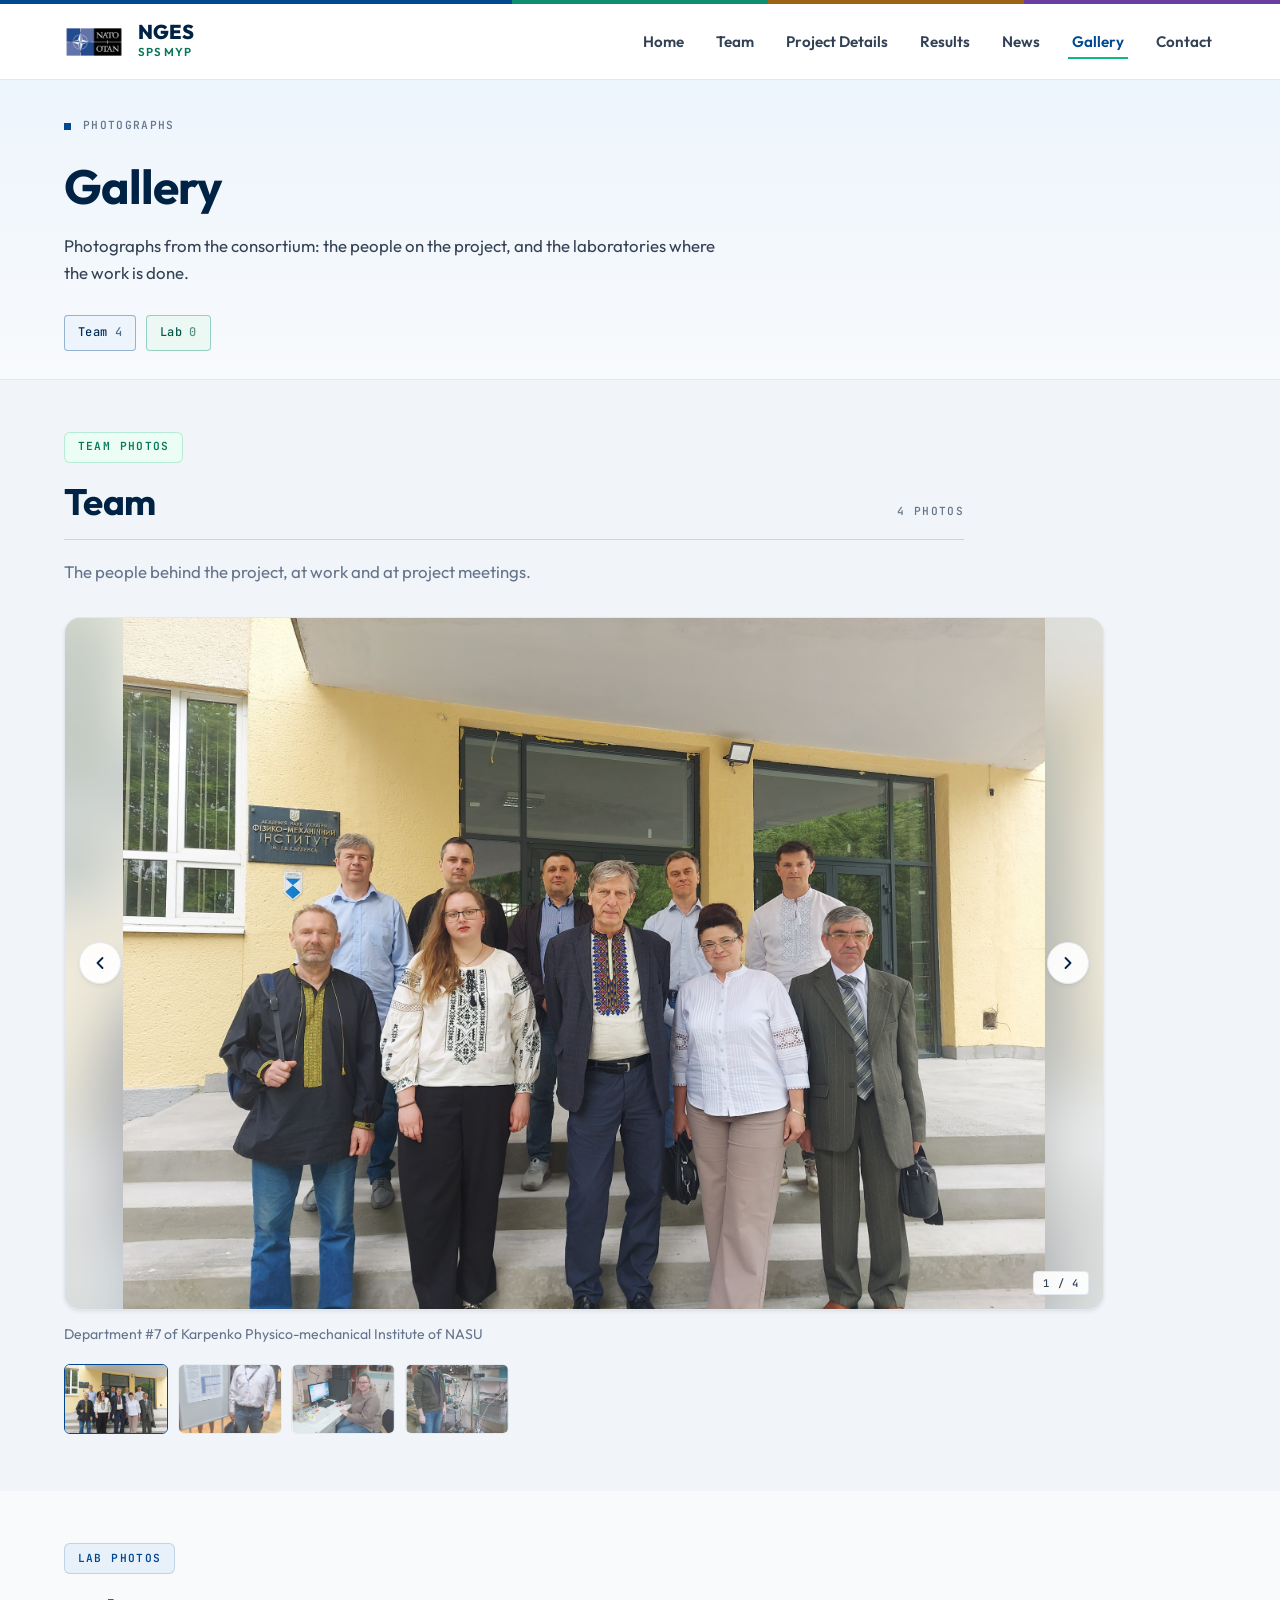
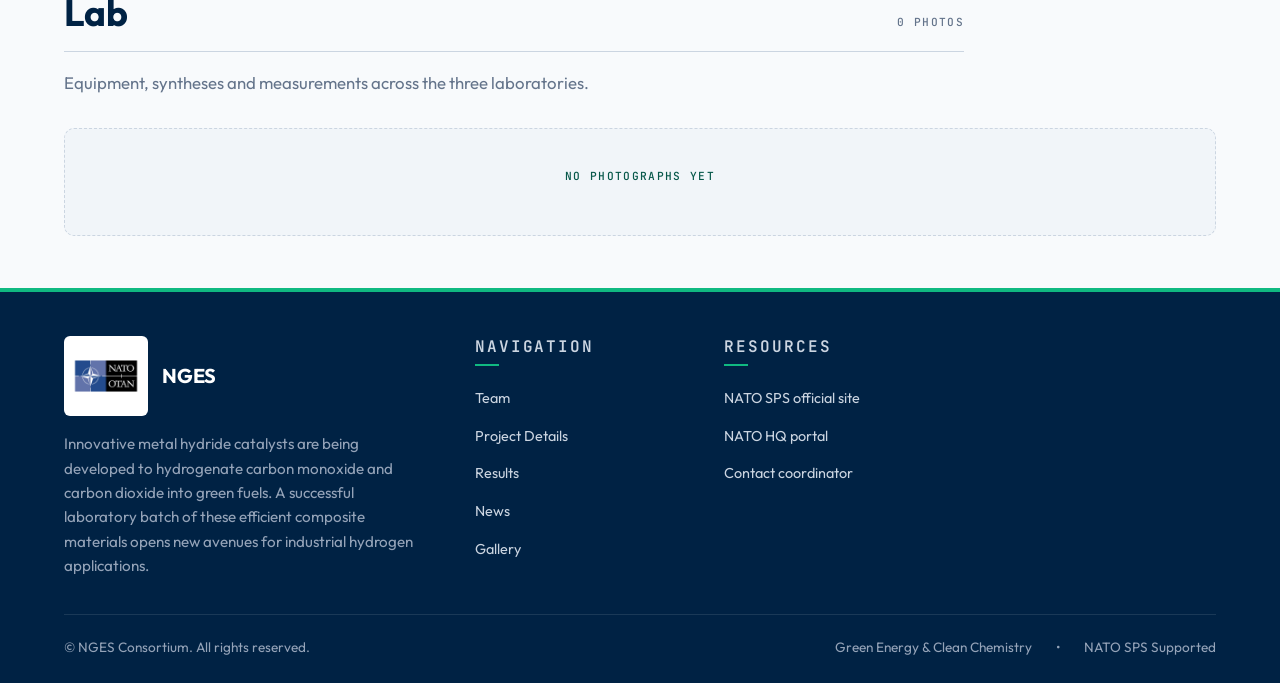
==== commit 4b7b7cb0: "Add files via upload" ====
--- a/gallery.html
+++ b/gallery.html
@@ -18,7 +18,7 @@
     href="https://fonts.googleapis.com/css2?family=Inter:wght@400;500;600;700&family=Outfit:wght@600;700;800&family=JetBrains+Mono:wght@400;500;600&display=swap"
     rel="stylesheet">
 
-    <!-- Core Stylesheets -->
+  <!-- Core Stylesheets -->
   <link rel="stylesheet" href="css/variables.css">
   <link rel="stylesheet" href="css/style.css">
   <link rel="stylesheet" href="css/components.css">
@@ -48,16 +48,14 @@
       <!-- Desktop Navigation Links -->
       <nav class="main-nav" id="main-nav" aria-label="Primary Navigation">
         <ul class="nav-links">
+          <li><a href="index.html#overview" class="nav-link">Home</a></li>
           <li><a href="index.html#team" class="nav-link">Team</a></li>
-          <li><a href="index.html#about" class="nav-link">Project overview</a></li>
+          <li><a href="index.html#about" class="nav-link">Project Details</a></li>
           <li><a href="results.html" class="nav-link">Results</a></li>
           <li><a href="news.html" class="nav-link">News</a></li>
           <li><a href="gallery.html" class="nav-link active">Gallery</a></li>
           <li><a href="index.html#contact" class="nav-link">Contact</a></li>
         </ul>
-        <div class="nav-cta">
-          <a href="index.html#contact" class="btn btn-sm btn-primary">Project Inquiries</a>
-        </div>
       </nav>
 
       <!-- Mobile Menu Toggle Button -->
@@ -110,7 +108,7 @@
           <h5 class="mono-label">Navigation</h5>
           <ul class="footer-links">
             <li><a href="index.html#team">Team</a></li>
-            <li><a href="index.html#about">Project overview</a></li>
+            <li><a href="index.html#about">Project Details</a></li>
             <li><a href="results.html">Results</a></li>
             <li><a href="news.html">News</a></li>
             <li><a href="gallery.html">Gallery</a></li>
@@ -125,11 +123,6 @@
             <li><a href="https://www.nato.int" target="_blank" rel="noopener noreferrer">NATO HQ portal</a></li>
             <li><a href="index.html#contact">Contact coordinator</a></li>
           </ul>
-        </div>
-
-        <div class="footer-col">
-          <h5 class="mono-label">Funding &amp; support</h5>
-          <div class="footer-disclaimer-card" id="footer-disclaimer"></div>
         </div>
       </div>
 
@@ -149,4 +142,4 @@
   <script src="js/main.js"></script>
 </body>
 
-</html>
+</html>
